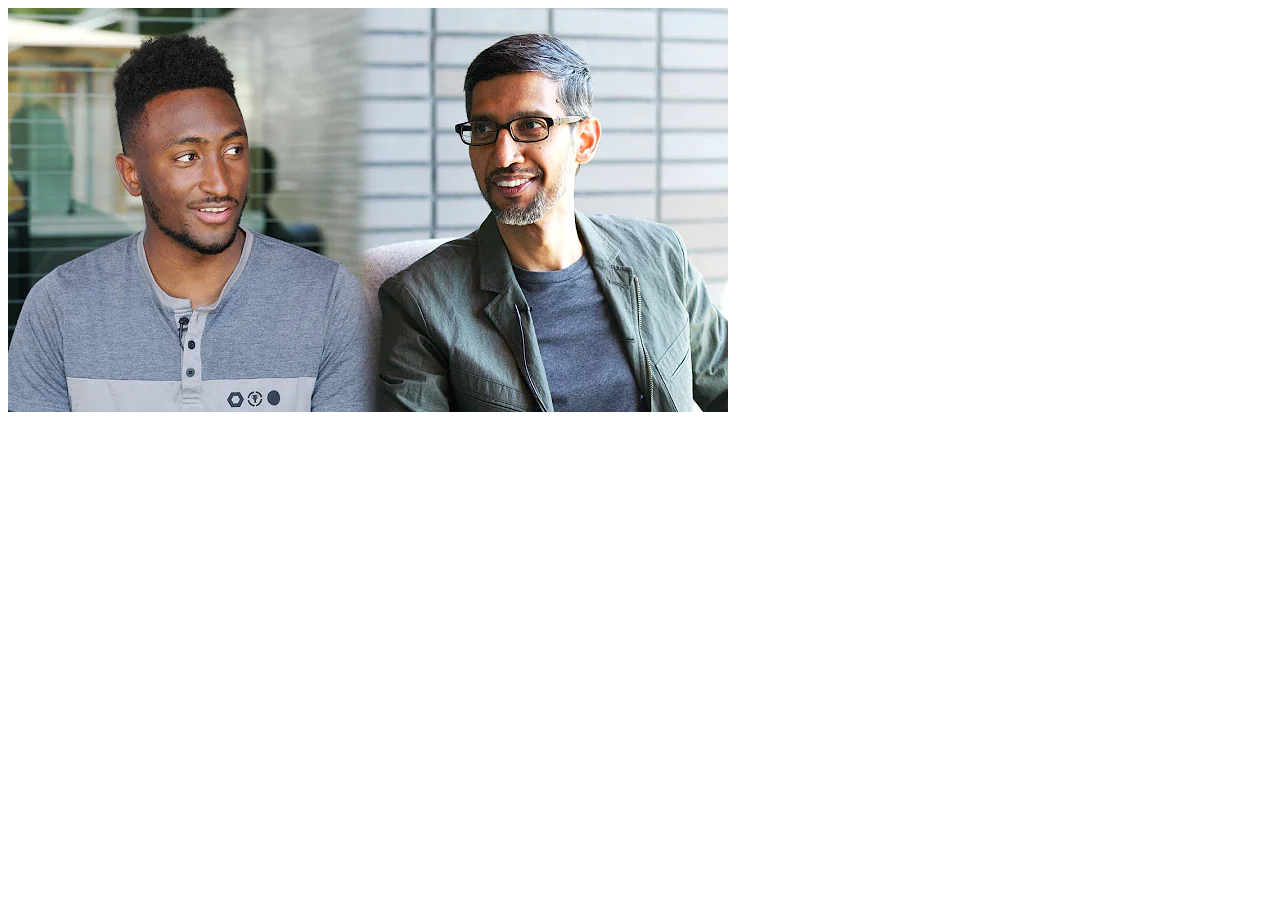
==== index.html @ 0dcf5b05 "added html" ====
<!DOCTYPE html>
<html lang="en">
<head>
    <meta charset="UTF-8">
    <meta name="viewport" content="width=device-width, initial-scale=1.0">
    <title>Youtube</title>
</head>
<body>
    <img src="images/thumbnail-1.webp" alt="thumbnail-1">
</body>
</html>
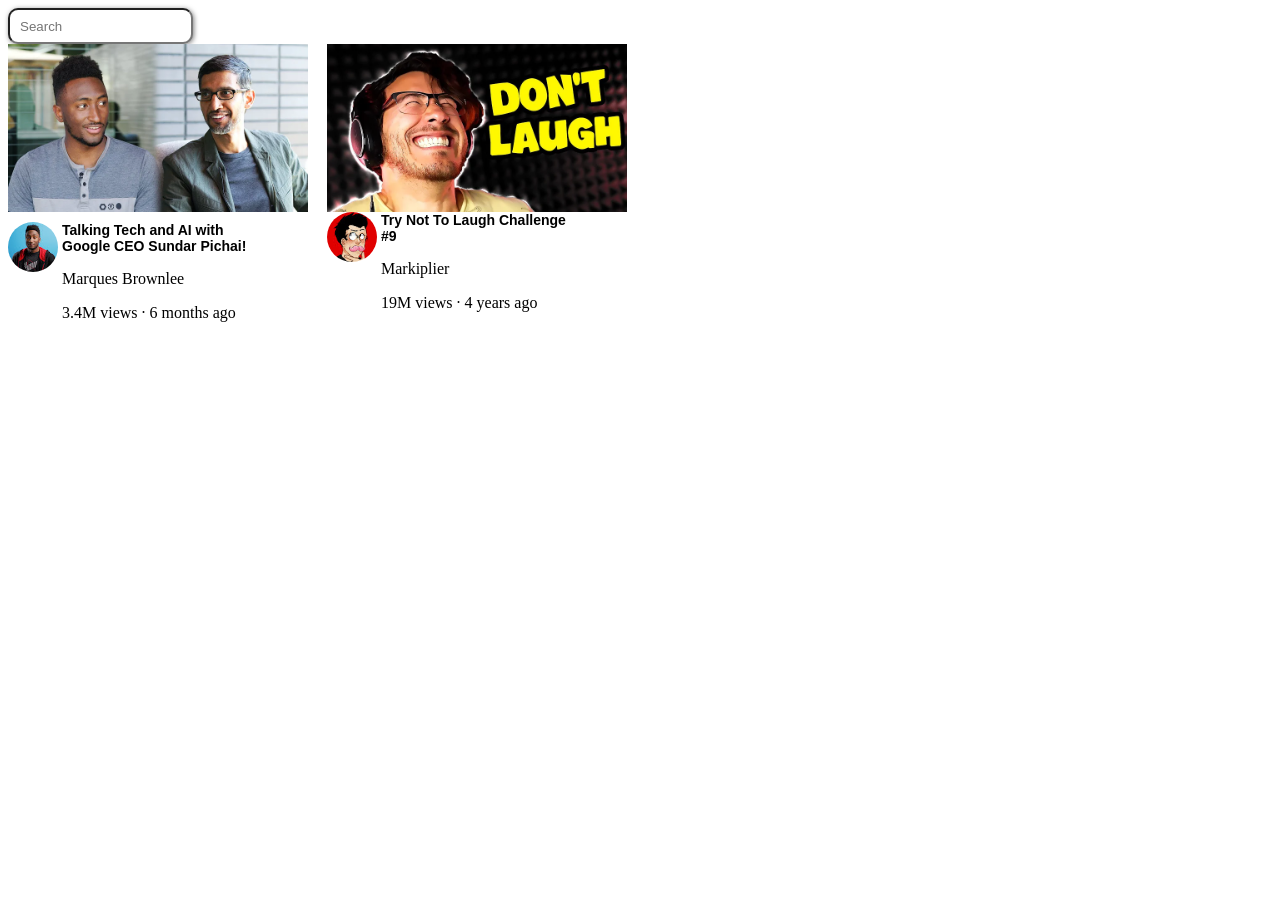
==== commit cd512d99: "added video cards" ====
--- a/index.html
+++ b/index.html
@@ -1,11 +1,52 @@
 <!DOCTYPE html>
 <html lang="en">
+
 <head>
     <meta charset="UTF-8">
     <meta name="viewport" content="width=device-width, initial-scale=1.0">
     <title>Youtube</title>
+    <link rel="stylesheet" href="style.css">
 </head>
+
 <body>
-    <img src="images/thumbnail-1.webp" alt="thumbnail-1">
+    <input id="Search" type="text" placeholder="Search">
+    <div class="video-card">
+        <div class="video-card-thumbnail">
+        <img src="images/thumbnail-1.webp" alt="thumbnail-1" class="thumbnail">
+        </div>
+        <div class="video-card-text">
+            <div class="video-card-channel">
+                <img src="images/channel-1.jpeg" alt="channel-1" class="channel">
+            </div>
+            <div class="video-card-info">
+                <p class="video-title">Talking Tech and AI with Google CEO Sundar Pichai!</p>
+            
+                <p class="channel-name">Marques Brownlee</p>
+            
+                <p class="views-time">3.4M views · 6 months ago</p>
+            </div>
+        </div>
+    </div>
+
+
+    <div class="video-card">
+        <div class="video-card-block">
+            <img src="images/thumbnail-2.webp" alt="thumbnail-1" class="thumbnail">
+        </div>
+        <div class="video-card-block">
+            <div class="video-card-channel">
+                <img src="images/channel-2.jpeg" alt="channel-1" class="channel">
+            </div>
+            <div class="video-card-info">
+
+                <p class="video-title">Try Not To Laugh Challenge #9</p>
+
+                <p class="channel-name">Markiplier</p>
+
+                <p class="views-time">19M views · 4 years ago</p>
+            </div>
+        </div>
+    </div>
 </body>
+
 </html>
--- a/style.css
+++ b/style.css
@@ -0,0 +1,47 @@
+.thumbnail{
+    width: 300px;
+    display: block;
+}
+#Search{
+    font-family: Arial, Helvetica, sans-serif;
+    height: 30px;
+    padding-left: 10px;
+    border-radius: 10px;
+    box-shadow: 1px 1px 5px rgba(0, 0, 0, 0.5);
+    display: block;
+
+}
+.video-title{
+    font-family: Arial, Helvetica, sans-serif;
+    font-weight: bold;
+    font-size: 14px;
+    margin-top: 0px;
+}
+.video-card{
+    width: 300px;
+    display: inline-block;
+    vertical-align: top;
+    margin-right: 15px;
+}
+.channel{
+    border-radius: 50%;
+}
+.video-card-thumbnail{
+    display: block;
+    margin-bottom: 10px;
+}
+.video-card-text{
+    display: block;
+}
+.video-card-channel{
+    display: inline-block;
+    width: 50px;
+    vertical-align: top;
+}
+.video-card-info{
+    display: inline-block;
+    width: 200px;
+}
+.channel{
+    width: 100%;
+}
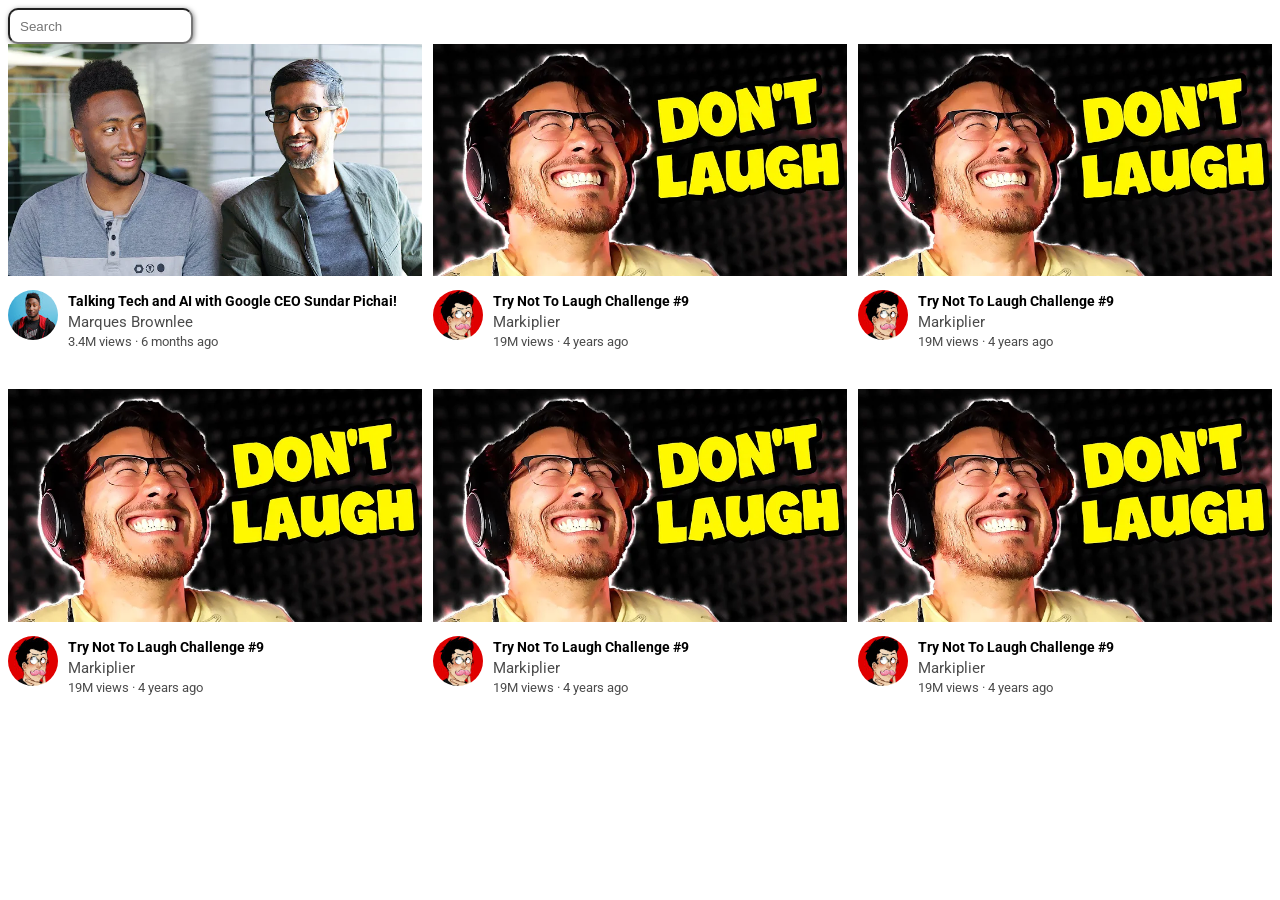
==== commit 4a99a299: "add grid" ====
--- a/index.html
+++ b/index.html
@@ -6,10 +6,14 @@
     <meta name="viewport" content="width=device-width, initial-scale=1.0">
     <title>Youtube</title>
     <link rel="stylesheet" href="style.css">
+    <link rel="preconnect" href="https://fonts.googleapis.com">
+<link rel="preconnect" href="https://fonts.gstatic.com" crossorigin>
+<link href="https://fonts.googleapis.com/css2?family=Poppins:ital,wght@0,100;0,200;0,300;0,400;0,500;0,600;0,700;0,800;0,900;1,100;1,200;1,300;1,400;1,500;1,600;1,700;1,800;1,900&family=Roboto:ital,wght@0,100..900;1,100..900&display=swap" rel="stylesheet">
 </head>
 
 <body>
     <input id="Search" type="text" placeholder="Search">
+    <div class="video-grid">
     <div class="video-card">
         <div class="video-card-thumbnail">
         <img src="images/thumbnail-1.webp" alt="thumbnail-1" class="thumbnail">
@@ -30,22 +34,124 @@
 
 
     <div class="video-card">
-        <div class="video-card-block">
+        <div class="video-card-thumbnail">
             <img src="images/thumbnail-2.webp" alt="thumbnail-1" class="thumbnail">
         </div>
-        <div class="video-card-block">
+        <div class="video-card-text">
             <div class="video-card-channel">
                 <img src="images/channel-2.jpeg" alt="channel-1" class="channel">
             </div>
             <div class="video-card-info">
-
-                <p class="video-title">Try Not To Laugh Challenge #9</p>
-
-                <p class="channel-name">Markiplier</p>
-
-                <p class="views-time">19M views · 4 years ago</p>
+                <div class="video-card-title">
+                    <p class="video-title">Try Not To Laugh Challenge #9</p>
+                </div>
+                <div class="video-card-channel-name">
+                    <p class="channel-name">Markiplier</p>
+                </div>
+                <div class="video-card-view-time">
+                    <p class="views-time">19M views · 4 years ago</p>
+                </div>
             </div>
         </div>
+    </div>
+
+
+
+    <div class="video-card">
+        <div class="video-card-thumbnail">
+            <img src="images/thumbnail-2.webp" alt="thumbnail-1" class="thumbnail">
+        </div>
+        <div class="video-card-text">
+            <div class="video-card-channel">
+                <img src="images/channel-2.jpeg" alt="channel-1" class="channel">
+            </div>
+            <div class="video-card-info">
+                <div class="video-card-title">
+                    <p class="video-title">Try Not To Laugh Challenge #9</p>
+                </div>
+                <div class="video-card-channel-name">
+                    <p class="channel-name">Markiplier</p>
+                </div>
+                <div class="video-card-view-time">
+                    <p class="views-time">19M views · 4 years ago</p>
+                </div>
+            </div>
+        </div>
+    </div>
+
+
+
+    <div class="video-card">
+        <div class="video-card-thumbnail">
+            <img src="images/thumbnail-2.webp" alt="thumbnail-1" class="thumbnail">
+        </div>
+        <div class="video-card-text">
+            <div class="video-card-channel">
+                <img src="images/channel-2.jpeg" alt="channel-1" class="channel">
+            </div>
+            <div class="video-card-info">
+                <div class="video-card-title">
+                    <p class="video-title">Try Not To Laugh Challenge #9</p>
+                </div>
+                <div class="video-card-channel-name">
+                    <p class="channel-name">Markiplier</p>
+                </div>
+                <div class="video-card-view-time">
+                    <p class="views-time">19M views · 4 years ago</p>
+                </div>
+            </div>
+        </div>
+    </div>
+
+
+
+
+    <div class="video-card">
+        <div class="video-card-thumbnail">
+            <img src="images/thumbnail-2.webp" alt="thumbnail-1" class="thumbnail">
+        </div>
+        <div class="video-card-text">
+            <div class="video-card-channel">
+                <img src="images/channel-2.jpeg" alt="channel-1" class="channel">
+            </div>
+            <div class="video-card-info">
+                <div class="video-card-title">
+                    <p class="video-title">Try Not To Laugh Challenge #9</p>
+                </div>
+                <div class="video-card-channel-name">
+                    <p class="channel-name">Markiplier</p>
+                </div>
+                <div class="video-card-view-time">
+                    <p class="views-time">19M views · 4 years ago</p>
+                </div>
+            </div>
+        </div>
+    </div>
+
+
+
+
+    <div class="video-card">
+        <div class="video-card-thumbnail">
+            <img src="images/thumbnail-2.webp" alt="thumbnail-1" class="thumbnail">
+        </div>
+        <div class="video-card-text">
+            <div class="video-card-channel">
+                <img src="images/channel-2.jpeg" alt="channel-1" class="channel">
+            </div>
+            <div class="video-card-info">
+                <div class="video-card-title">
+                    <p class="video-title">Try Not To Laugh Challenge #9</p>
+                </div>
+                <div class="video-card-channel-name">
+                    <p class="channel-name">Markiplier</p>
+                </div>
+                <div class="video-card-view-time">
+                    <p class="views-time">19M views · 4 years ago</p>
+                </div>
+            </div>
+        </div>
+    </div>
     </div>
 </body>
 
--- a/style.css
+++ b/style.css
@@ -1,6 +1,10 @@
+p{
+    font-family: Roboto, Arial;
+    margin-top: 0px;
+    margin-bottom: 0px;
+}
 .thumbnail{
-    width: 300px;
-    display: block;
+    width: 100%;
 }
 #Search{
     font-family: Arial, Helvetica, sans-serif;
@@ -12,16 +16,10 @@
 
 }
 .video-title{
-    font-family: Arial, Helvetica, sans-serif;
-    font-weight: bold;
+    font-weight: 700;
     font-size: 14px;
     margin-top: 0px;
-}
-.video-card{
-    width: 300px;
-    display: inline-block;
-    vertical-align: top;
-    margin-right: 15px;
+    line-height: 23px;
 }
 .channel{
     border-radius: 50%;
@@ -31,17 +29,31 @@
     margin-bottom: 10px;
 }
 .video-card-text{
-    display: block;
+    display: grid;
+    grid-template-columns: 50px 1fr;
 }
 .video-card-channel{
-    display: inline-block;
-    width: 50px;
-    vertical-align: top;
+
 }
 .video-card-info{
-    display: inline-block;
-    width: 200px;
+    margin-left: 10px;
 }
 .channel{
     width: 100%;
+}
+.channel-name{
+    margin-bottom: 3px;
+    opacity: 0.7;
+    font-size: 15px;
+}
+.views-time{
+    margin-top: 0px;
+    opacity: 0.7;
+    font-size: 13px;
+}
+.video-grid{
+    display: grid;
+    grid-template-columns: 1fr 1fr 1fr;
+    column-gap: 11px;
+    row-gap: 40px;
 }
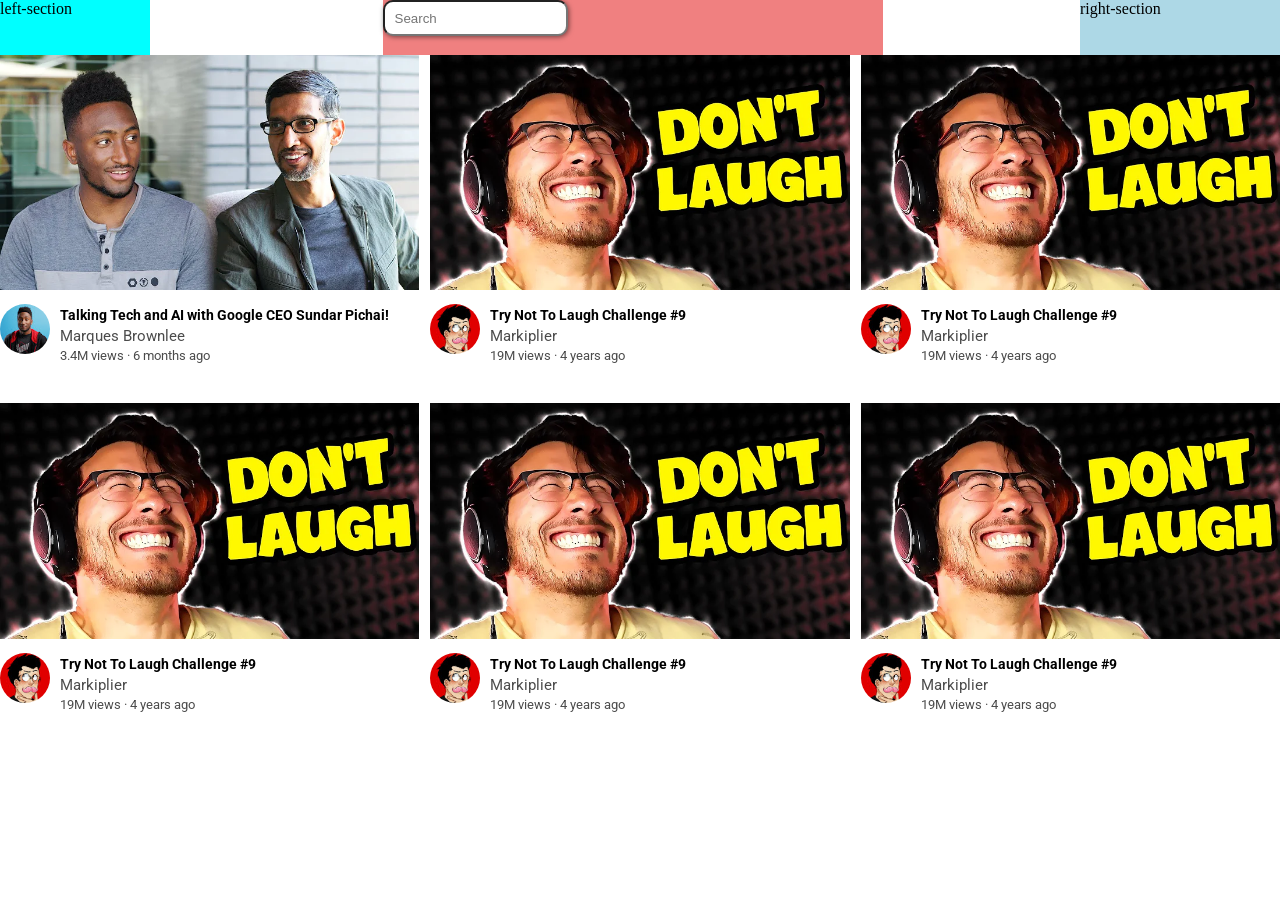
==== commit 6d597151: "header added" ====
--- a/index.html
+++ b/index.html
@@ -9,10 +9,18 @@
     <link rel="preconnect" href="https://fonts.googleapis.com">
 <link rel="preconnect" href="https://fonts.gstatic.com" crossorigin>
 <link href="https://fonts.googleapis.com/css2?family=Poppins:ital,wght@0,100;0,200;0,300;0,400;0,500;0,600;0,700;0,800;0,900;1,100;1,200;1,300;1,400;1,500;1,600;1,700;1,800;1,900&family=Roboto:ital,wght@0,100..900;1,100..900&display=swap" rel="stylesheet">
+<link rel="stylesheet" href="header.css">
 </head>
 
 <body>
-    <input id="Search" type="text" placeholder="Search">
+    <div class="header">
+        <div class="left-section">left-section</div>
+        <div class="middle-section">
+            <input id="Search" type="text" placeholder="Search">
+        </div>
+        <div class="right-section">right-section</div>
+    </div>
+    
     <div class="video-grid">
     <div class="video-card">
         <div class="video-card-thumbnail">
--- a/style.css
+++ b/style.css
@@ -1,3 +1,6 @@
+body{
+    margin: 0;
+}
 p{
     font-family: Roboto, Arial;
     margin-top: 0px;
--- a/header.css
+++ b/header.css
@@ -0,0 +1,22 @@
+.header{
+    height: 55px;
+    display: flex;
+    flex-direction: row;
+    justify-content: space-between;
+}
+.left-section{
+    background-color: aqua;
+    width: 150px;
+    
+}
+.middle-section{
+    background-color: lightcoral;
+    flex: 1;
+    margin-left: 70px;
+    margin-right: 35px;
+    max-width: 500px;
+}
+.right-section{
+    background-color: lightblue;
+    width: 200px;
+}
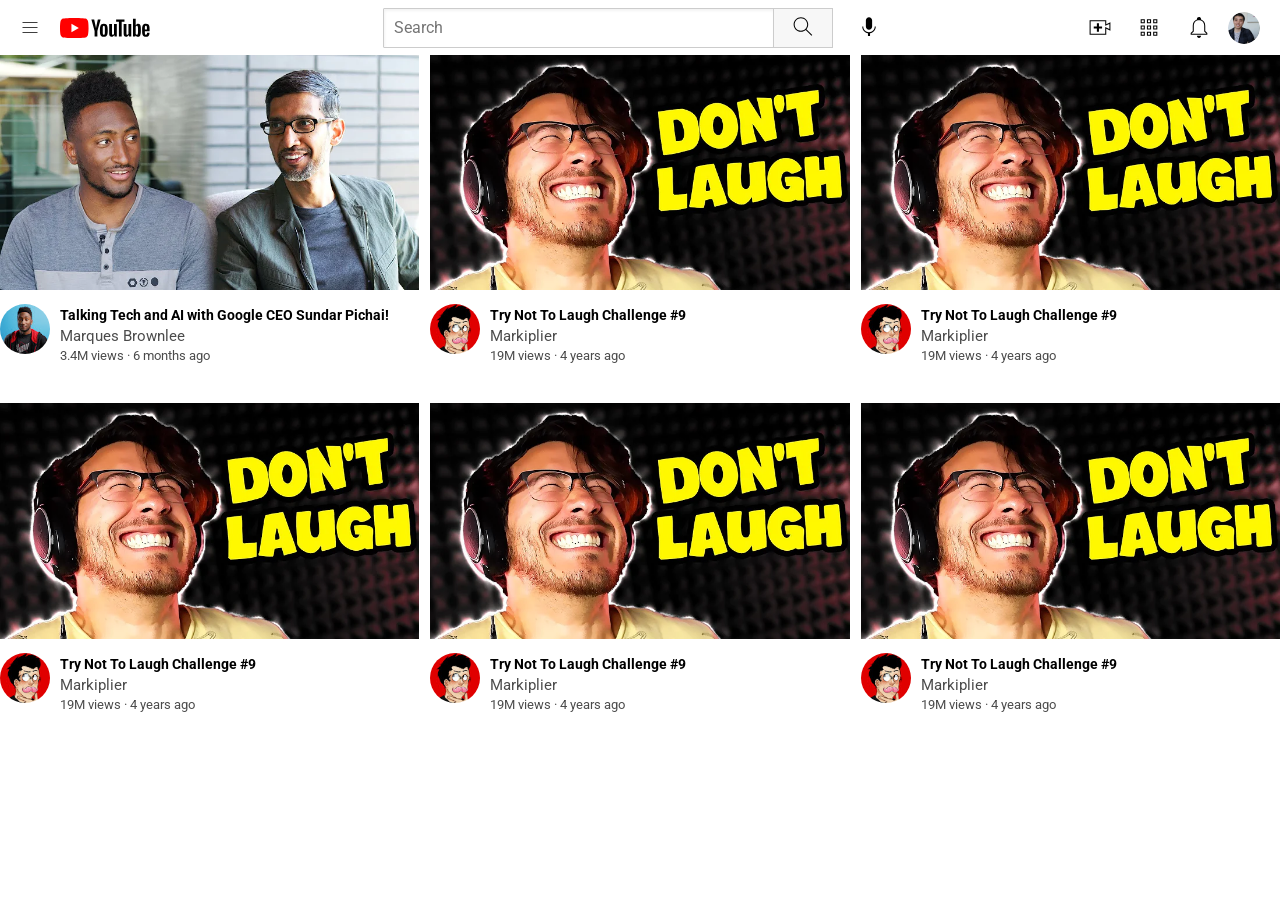
==== commit fcca1b50: "completed header" ====
--- a/index.html
+++ b/index.html
@@ -14,11 +14,21 @@
 
 <body>
     <div class="header">
-        <div class="left-section">left-section</div>
+        <div class="left-section">
+            <img class="hamburger" src="images/header/hamburger-menu.svg" alt="image">
+            <img class="youtube-logo" src="images/header/youtube-logo.svg" alt="youtube-logo">
+        </div>
         <div class="middle-section">
             <input id="Search" type="text" placeholder="Search">
+            <button id="search-icon"><img id="search-image" src="images/header/search.svg" alt="image"></button>
+            <button id="mic"><img src="images/header/voice-search-icon.svg" alt="" id="mic-icon"></button>
         </div>
-        <div class="right-section">right-section</div>
+        <div class="right-section">
+            <img id="upload" src="images/header/upload.svg" alt="">
+            <img id="apps" src="images/header/youtube-apps.svg" alt="">
+            <img id="notification" src="images/header/notifications.svg" alt="">
+            <img id="my-channel" src="images/header/my-channel.jpeg" alt="">
+        </div>
     </div>
     
     <div class="video-grid">
--- a/style.css
+++ b/style.css
@@ -8,15 +8,6 @@
 }
 .thumbnail{
     width: 100%;
-}
-#Search{
-    font-family: Arial, Helvetica, sans-serif;
-    height: 30px;
-    padding-left: 10px;
-    border-radius: 10px;
-    box-shadow: 1px 1px 5px rgba(0, 0, 0, 0.5);
-    display: block;
-
 }
 .video-title{
     font-weight: 700;
--- a/header.css
+++ b/header.css
@@ -5,18 +5,87 @@
     justify-content: space-between;
 }
 .left-section{
-    background-color: aqua;
-    width: 150px;
-    
+    display: flex;
+    align-items: center;
 }
 .middle-section{
-    background-color: lightcoral;
     flex: 1;
     margin-left: 70px;
     margin-right: 35px;
     max-width: 500px;
+    display: flex;
+    align-items: center;
 }
 .right-section{
-    background-color: lightblue;
-    width: 200px;
+    width: 180px;
+    margin-right: 20px;
+    display: flex;
+    align-items: center;
+    justify-content: space-between;
+    flex-shrink: 0;
+}
+.hamburger{
+    height: 20px;
+    margin-left: 20px;
+}
+.youtube-logo{
+    height: 20px;
+    margin-left: 20px;
+    height: 20px;
+}
+#Search{
+    height:20px;
+    width: 60px;
+    flex: 1;
+    height: 36px;
+    padding-left: 10px;
+    font-size: 16px;
+    border: 1px solid  rgb(204, 204, 204);;
+    border-radius: 1px;
+    box-shadow: inset 1px 2px 3px rgba(0, 0, 0, 0.05);
+}
+#Search::placeholder{
+    font-family: Roboto,arial;
+    font-size: 16px;
+}
+#mic{
+    height: 40px;
+    width: 40px;
+    margin-top: 1px;
+    background-color: transparent;
+    border: none;
+}
+#mic-icon{
+    height: 25px;
+    width: 40px;
+}
+#search-icon{
+    height: 40px;
+    width: 60px;
+    margin-top: 1px;
+    background-color: rgb(247, 247, 247);
+    border: 1px solid  rgb(204, 204, 204);
+    margin-left: -1px;
+    margin-right: 10px;
+}
+
+#search-image{
+    height: 25px;
+    width: 40px;
+}
+#upload{
+    height: 25px;
+    width: 40px;
+}
+#apps{
+     height: 25px;
+    width: 40px;
+}
+#notification{
+     height: 25px;
+    width: 40px;
+}
+#my-channel{
+    height: 32px;
+    border-radius: 50%;
 }
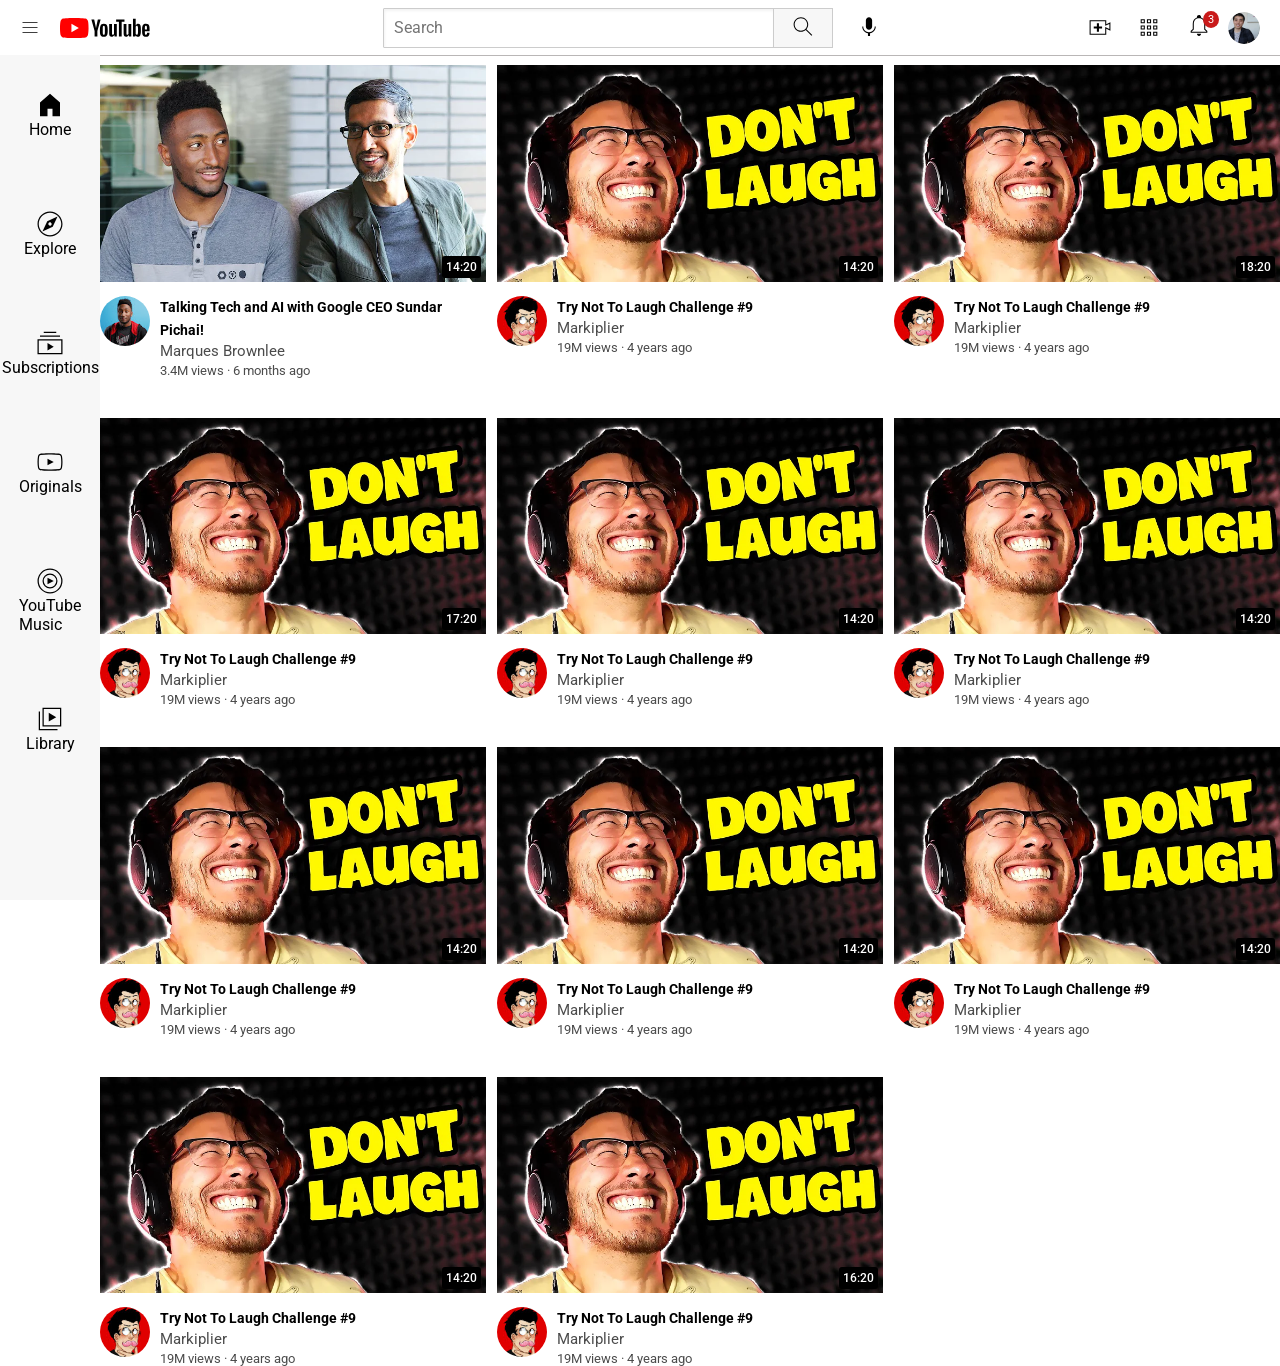
==== commit 7fea6fe5: "sidebar added" ====
--- a/index.html
+++ b/index.html
@@ -7,9 +7,12 @@
     <title>Youtube</title>
     <link rel="stylesheet" href="style.css">
     <link rel="preconnect" href="https://fonts.googleapis.com">
-<link rel="preconnect" href="https://fonts.gstatic.com" crossorigin>
-<link href="https://fonts.googleapis.com/css2?family=Poppins:ital,wght@0,100;0,200;0,300;0,400;0,500;0,600;0,700;0,800;0,900;1,100;1,200;1,300;1,400;1,500;1,600;1,700;1,800;1,900&family=Roboto:ital,wght@0,100..900;1,100..900&display=swap" rel="stylesheet">
-<link rel="stylesheet" href="header.css">
+    <link rel="preconnect" href="https://fonts.gstatic.com" crossorigin>
+    <link
+        href="https://fonts.googleapis.com/css2?family=Poppins:ital,wght@0,100;0,200;0,300;0,400;0,500;0,600;0,700;0,800;0,900;1,100;1,200;1,300;1,400;1,500;1,600;1,700;1,800;1,900&family=Roboto:ital,wght@0,100..900;1,100..900&display=swap"
+        rel="stylesheet">
+    <link rel="stylesheet" href="header.css">
+    <link rel="stylesheet" href="sidebar.css">
 </head>
 
 <body>
@@ -26,150 +29,326 @@
         <div class="right-section">
             <img id="upload" src="images/header/upload.svg" alt="">
             <img id="apps" src="images/header/youtube-apps.svg" alt="">
-            <img id="notification" src="images/header/notifications.svg" alt="">
+            <div class="notification-relative"><img id="notification" src="images/header/notifications.svg" alt="">
+                <div class="notification-count">
+                    3
+                </div>
+            </div>
             <img id="my-channel" src="images/header/my-channel.jpeg" alt="">
         </div>
     </div>
-    
+
+
+    <div class="side-bar">
+        <div class="sidebar-link">
+            <img src="images/sidebar/home.svg" alt="">
+            <p class="sidebar-names">Home</p>
+        </div>
+        <div class="sidebar-link">
+            <img src="images/sidebar/explore.svg" alt="">
+            <p class="sidebar-names">Explore</p>
+        </div>
+        <div class="sidebar-link">
+            <img src="images/sidebar/subscriptions.svg" alt="">
+            <p class="sidebar-names">Subscriptions</p>
+        </div>
+        <div class="sidebar-link">
+            <img src="images/sidebar/originals.svg" alt="">
+            <p class="sidebar-names">Originals</p>
+        </div>
+        <div class="sidebar-link">
+            <img src="images/sidebar/youtube-music.svg" alt="">
+            <p class="sidebar-names">YouTube Music</p>
+        </div>
+        <div class="sidebar-link">
+            <img src="images/sidebar/library.svg" alt="">
+            <p class="sidebar-names">Library</p>
+        </div>
+    </div>
+
     <div class="video-grid">
-    <div class="video-card">
-        <div class="video-card-thumbnail">
-        <img src="images/thumbnail-1.webp" alt="thumbnail-1" class="thumbnail">
-        </div>
-        <div class="video-card-text">
-            <div class="video-card-channel">
-                <img src="images/channel-1.jpeg" alt="channel-1" class="channel">
-            </div>
-            <div class="video-card-info">
-                <p class="video-title">Talking Tech and AI with Google CEO Sundar Pichai!</p>
-            
-                <p class="channel-name">Marques Brownlee</p>
-            
-                <p class="views-time">3.4M views · 6 months ago</p>
-            </div>
-        </div>
-    </div>
-
-
-    <div class="video-card">
-        <div class="video-card-thumbnail">
-            <img src="images/thumbnail-2.webp" alt="thumbnail-1" class="thumbnail">
-        </div>
-        <div class="video-card-text">
-            <div class="video-card-channel">
-                <img src="images/channel-2.jpeg" alt="channel-1" class="channel">
-            </div>
-            <div class="video-card-info">
-                <div class="video-card-title">
-                    <p class="video-title">Try Not To Laugh Challenge #9</p>
-                </div>
-                <div class="video-card-channel-name">
-                    <p class="channel-name">Markiplier</p>
-                </div>
-                <div class="video-card-view-time">
-                    <p class="views-time">19M views · 4 years ago</p>
-                </div>
-            </div>
-        </div>
-    </div>
-
-
-
-    <div class="video-card">
-        <div class="video-card-thumbnail">
-            <img src="images/thumbnail-2.webp" alt="thumbnail-1" class="thumbnail">
-        </div>
-        <div class="video-card-text">
-            <div class="video-card-channel">
-                <img src="images/channel-2.jpeg" alt="channel-1" class="channel">
-            </div>
-            <div class="video-card-info">
-                <div class="video-card-title">
-                    <p class="video-title">Try Not To Laugh Challenge #9</p>
-                </div>
-                <div class="video-card-channel-name">
-                    <p class="channel-name">Markiplier</p>
-                </div>
-                <div class="video-card-view-time">
-                    <p class="views-time">19M views · 4 years ago</p>
-                </div>
-            </div>
-        </div>
-    </div>
-
-
-
-    <div class="video-card">
-        <div class="video-card-thumbnail">
-            <img src="images/thumbnail-2.webp" alt="thumbnail-1" class="thumbnail">
-        </div>
-        <div class="video-card-text">
-            <div class="video-card-channel">
-                <img src="images/channel-2.jpeg" alt="channel-1" class="channel">
-            </div>
-            <div class="video-card-info">
-                <div class="video-card-title">
-                    <p class="video-title">Try Not To Laugh Challenge #9</p>
-                </div>
-                <div class="video-card-channel-name">
-                    <p class="channel-name">Markiplier</p>
-                </div>
-                <div class="video-card-view-time">
-                    <p class="views-time">19M views · 4 years ago</p>
-                </div>
-            </div>
-        </div>
-    </div>
-
-
-
-
-    <div class="video-card">
-        <div class="video-card-thumbnail">
-            <img src="images/thumbnail-2.webp" alt="thumbnail-1" class="thumbnail">
-        </div>
-        <div class="video-card-text">
-            <div class="video-card-channel">
-                <img src="images/channel-2.jpeg" alt="channel-1" class="channel">
-            </div>
-            <div class="video-card-info">
-                <div class="video-card-title">
-                    <p class="video-title">Try Not To Laugh Challenge #9</p>
-                </div>
-                <div class="video-card-channel-name">
-                    <p class="channel-name">Markiplier</p>
-                </div>
-                <div class="video-card-view-time">
-                    <p class="views-time">19M views · 4 years ago</p>
-                </div>
-            </div>
-        </div>
-    </div>
-
-
-
-
-    <div class="video-card">
-        <div class="video-card-thumbnail">
-            <img src="images/thumbnail-2.webp" alt="thumbnail-1" class="thumbnail">
-        </div>
-        <div class="video-card-text">
-            <div class="video-card-channel">
-                <img src="images/channel-2.jpeg" alt="channel-1" class="channel">
-            </div>
-            <div class="video-card-info">
-                <div class="video-card-title">
-                    <p class="video-title">Try Not To Laugh Challenge #9</p>
-                </div>
-                <div class="video-card-channel-name">
-                    <p class="channel-name">Markiplier</p>
-                </div>
-                <div class="video-card-view-time">
-                    <p class="views-time">19M views · 4 years ago</p>
-                </div>
-            </div>
-        </div>
-    </div>
+        <div class="video-card">
+            <div class="video-card-thumbnail">
+                <img src="images/thumbnail-1.webp" alt="thumbnail-1" class="thumbnail">
+                <div class="video-time">14:20</div>
+            </div>
+            <div class="video-card-text">
+                <div class="video-card-channel">
+                    <img src="images/channel-1.jpeg" alt="channel-1" class="channel">
+                </div>
+                <div class="video-card-info">
+                    <p class="video-title">Talking Tech and AI with Google CEO Sundar Pichai!</p>
+
+                    <p class="channel-name">Marques Brownlee</p>
+
+                    <p class="views-time">3.4M views · 6 months ago</p>
+                </div>
+            </div>
+        </div>
+
+
+        <div class="video-card">
+            <div class="video-card-thumbnail">
+                <img src="images/thumbnail-2.webp" alt="thumbnail-1" class="thumbnail">
+                <div class="video-time">14:20</div>
+            </div>
+            <div class="video-card-text">
+                <div class="video-card-channel">
+                    <img src="images/channel-2.jpeg" alt="channel-1" class="channel">
+                </div>
+                <div class="video-card-info">
+                    <div class="video-card-title">
+                        <p class="video-title">Try Not To Laugh Challenge #9</p>
+                    </div>
+                    <div class="video-card-channel-name">
+                        <p class="channel-name">Markiplier</p>
+                    </div>
+                    <div class="video-card-view-time">
+                        <p class="views-time">19M views · 4 years ago</p>
+                    </div>
+                </div>
+            </div>
+        </div>
+
+
+
+        <div class="video-card">
+            <div class="video-card-thumbnail">
+                <img src="images/thumbnail-2.webp" alt="thumbnail-1" class="thumbnail">
+                <div class="video-time">18:20</div>
+            </div>
+            <div class="video-card-text">
+                <div class="video-card-channel">
+                    <img src="images/channel-2.jpeg" alt="channel-1" class="channel">
+                </div>
+                <div class="video-card-info">
+                    <div class="video-card-title">
+                        <p class="video-title">Try Not To Laugh Challenge #9</p>
+                    </div>
+                    <div class="video-card-channel-name">
+                        <p class="channel-name">Markiplier</p>
+                    </div>
+                    <div class="video-card-view-time">
+                        <p class="views-time">19M views · 4 years ago</p>
+                    </div>
+                </div>
+            </div>
+        </div>
+
+
+
+        <div class="video-card">
+            <div class="video-card-thumbnail">
+                <img src="images/thumbnail-2.webp" alt="thumbnail-1" class="thumbnail">
+                <div class="video-time">17:20</div>
+            </div>
+            <div class="video-card-text">
+                <div class="video-card-channel">
+                    <img src="images/channel-2.jpeg" alt="channel-1" class="channel">
+                </div>
+                <div class="video-card-info">
+                    <div class="video-card-title">
+                        <p class="video-title">Try Not To Laugh Challenge #9</p>
+                    </div>
+                    <div class="video-card-channel-name">
+                        <p class="channel-name">Markiplier</p>
+                    </div>
+                    <div class="video-card-view-time">
+                        <p class="views-time">19M views · 4 years ago</p>
+                    </div>
+                </div>
+            </div>
+        </div>
+
+
+
+
+        <div class="video-card">
+            <div class="video-card-thumbnail">
+                <img src="images/thumbnail-2.webp" alt="thumbnail-1" class="thumbnail">
+                <div class="video-time">14:20</div>
+            </div>
+            <div class="video-card-text">
+                <div class="video-card-channel">
+                    <img src="images/channel-2.jpeg" alt="channel-1" class="channel">
+                </div>
+                <div class="video-card-info">
+                    <div class="video-card-title">
+                        <p class="video-title">Try Not To Laugh Challenge #9</p>
+                    </div>
+                    <div class="video-card-channel-name">
+                        <p class="channel-name">Markiplier</p>
+                    </div>
+                    <div class="video-card-view-time">
+                        <p class="views-time">19M views · 4 years ago</p>
+                    </div>
+                </div>
+            </div>
+        </div>
+
+
+        <div class="video-card">
+            <div class="video-card-thumbnail">
+                <img src="images/thumbnail-2.webp" alt="thumbnail-1" class="thumbnail">
+                <div class="video-time">14:20</div>
+            </div>
+            <div class="video-card-text">
+                <div class="video-card-channel">
+                    <img src="images/channel-2.jpeg" alt="channel-1" class="channel">
+                </div>
+                <div class="video-card-info">
+                    <div class="video-card-title">
+                        <p class="video-title">Try Not To Laugh Challenge #9</p>
+                    </div>
+                    <div class="video-card-channel-name">
+                        <p class="channel-name">Markiplier</p>
+                    </div>
+                    <div class="video-card-view-time">
+                        <p class="views-time">19M views · 4 years ago</p>
+                    </div>
+                </div>
+            </div>
+        </div>
+
+
+
+
+        <div class="video-card">
+            <div class="video-card-thumbnail">
+                <img src="images/thumbnail-2.webp" alt="thumbnail-1" class="thumbnail">
+                <div class="video-time">14:20</div>
+            </div>
+            <div class="video-card-text">
+                <div class="video-card-channel">
+                    <img src="images/channel-2.jpeg" alt="channel-1" class="channel">
+                </div>
+                <div class="video-card-info">
+                    <div class="video-card-title">
+                        <p class="video-title">Try Not To Laugh Challenge #9</p>
+                    </div>
+                    <div class="video-card-channel-name">
+                        <p class="channel-name">Markiplier</p>
+                    </div>
+                    <div class="video-card-view-time">
+                        <p class="views-time">19M views · 4 years ago</p>
+                    </div>
+                </div>
+            </div>
+        </div>
+
+
+
+
+
+        <div class="video-card">
+            <div class="video-card-thumbnail">
+                <img src="images/thumbnail-2.webp" alt="thumbnail-1" class="thumbnail">
+                <div class="video-time">14:20</div>
+            </div>
+            <div class="video-card-text">
+                <div class="video-card-channel">
+                    <img src="images/channel-2.jpeg" alt="channel-1" class="channel">
+                </div>
+                <div class="video-card-info">
+                    <div class="video-card-title">
+                        <p class="video-title">Try Not To Laugh Challenge #9</p>
+                    </div>
+                    <div class="video-card-channel-name">
+                        <p class="channel-name">Markiplier</p>
+                    </div>
+                    <div class="video-card-view-time">
+                        <p class="views-time">19M views · 4 years ago</p>
+                    </div>
+                </div>
+            </div>
+        </div>
+
+
+
+
+
+
+
+
+
+        <div class="video-card">
+            <div class="video-card-thumbnail">
+                <img src="images/thumbnail-2.webp" alt="thumbnail-1" class="thumbnail">
+                <div class="video-time">14:20</div>
+            </div>
+            <div class="video-card-text">
+                <div class="video-card-channel">
+                    <img src="images/channel-2.jpeg" alt="channel-1" class="channel">
+                </div>
+                <div class="video-card-info">
+                    <div class="video-card-title">
+                        <p class="video-title">Try Not To Laugh Challenge #9</p>
+                    </div>
+                    <div class="video-card-channel-name">
+                        <p class="channel-name">Markiplier</p>
+                    </div>
+                    <div class="video-card-view-time">
+                        <p class="views-time">19M views · 4 years ago</p>
+                    </div>
+                </div>
+            </div>
+        </div>
+
+
+
+
+
+
+
+
+        <div class="video-card">
+            <div class="video-card-thumbnail">
+                <img src="images/thumbnail-2.webp" alt="thumbnail-1" class="thumbnail">
+                <div class="video-time">14:20</div>
+            </div>
+            <div class="video-card-text">
+                <div class="video-card-channel">
+                    <img src="images/channel-2.jpeg" alt="channel-1" class="channel">
+                </div>
+                <div class="video-card-info">
+                    <div class="video-card-title">
+                        <p class="video-title">Try Not To Laugh Challenge #9</p>
+                    </div>
+                    <div class="video-card-channel-name">
+                        <p class="channel-name">Markiplier</p>
+                    </div>
+                    <div class="video-card-view-time">
+                        <p class="views-time">19M views · 4 years ago</p>
+                    </div>
+                </div>
+            </div>
+        </div>
+
+
+
+
+        <div class="video-card">
+            <div class="video-card-thumbnail">
+                <img src="images/thumbnail-2.webp" alt="thumbnail-1" class="thumbnail">
+                <div class="video-time">16:20</div>
+            </div>
+            <div class="video-card-text">
+                <div class="video-card-channel">
+                    <img src="images/channel-2.jpeg" alt="channel-1" class="channel">
+                </div>
+                <div class="video-card-info">
+                    <div class="video-card-title">
+                        <p class="video-title">Try Not To Laugh Challenge #9</p>
+                    </div>
+                    <div class="video-card-channel-name">
+                        <p class="channel-name">Markiplier</p>
+                    </div>
+                    <div class="video-card-view-time">
+                        <p class="views-time">19M views · 4 years ago</p>
+                    </div>
+                </div>
+            </div>
+        </div>
     </div>
 </body>
 
--- a/style.css
+++ b/style.css
@@ -1,5 +1,7 @@
 body{
     margin: 0;
+    padding-top: 65px;
+    padding-left: 100px;
 }
 p{
     font-family: Roboto, Arial;
@@ -21,6 +23,7 @@
 .video-card-thumbnail{
     display: block;
     margin-bottom: 10px;
+    position: relative;
 }
 .video-card-text{
     display: grid;
@@ -50,4 +53,17 @@
     grid-template-columns: 1fr 1fr 1fr;
     column-gap: 11px;
     row-gap: 40px;
+}
+.video-time{
+    background-color: black;
+    color: white;
+    position: absolute;
+    bottom: 8px;
+    right: 5px;
+    font-family: Roboto,arial;
+    font-size: 12px;
+    font-weight: 500;
+    border-radius: 3px;
+    padding: 4px 4px 4px 4px; 
+    /* top right bottom left */
 }
--- a/header.css
+++ b/header.css
@@ -3,6 +3,13 @@
     display: flex;
     flex-direction: row;
     justify-content: space-between;
+    position: fixed;
+    top: 0;
+    left: 0;
+    right: 0;
+    background-color: white;
+    border-bottom: 1px solid rgb(185, 182, 182);
+    z-index: 100;
 }
 .left-section{
     display: flex;
@@ -88,4 +95,18 @@
 #my-channel{
     height: 32px;
     border-radius: 50%;
+}
+.notification-relative{
+    position: relative;
+}
+.notification-count{
+    position: absolute;
+    top:-2px;
+    right: 0;
+    background-color: rgb(201, 26, 26);
+    color: white;
+    font-family: Roboto,Arial, Helvetica, sans-serif;
+    font-size: 11px;
+    padding: 2px 5px 2px 5px;
+    border-radius: 50%;
 }
--- a/sidebar.css
+++ b/sidebar.css
@@ -0,0 +1,22 @@
+.side-bar{
+    position: fixed;
+    background-color: rgb(247, 247, 247);
+    left: 0;
+    bottom: 0;
+    width: 100px;
+    top: 55px;
+    z-index: 100;
+}
+.sidebar-link{
+    padding: 35px;
+    display: flex;
+    justify-content: center;
+    align-items: center;
+    flex-direction: column;
+}
+.sidebar-link:hover{
+    background-color: rgba(128, 128, 128, 0.1);
+}
+.sidebar-names{
+    font-family: Roboto,arial;
+}
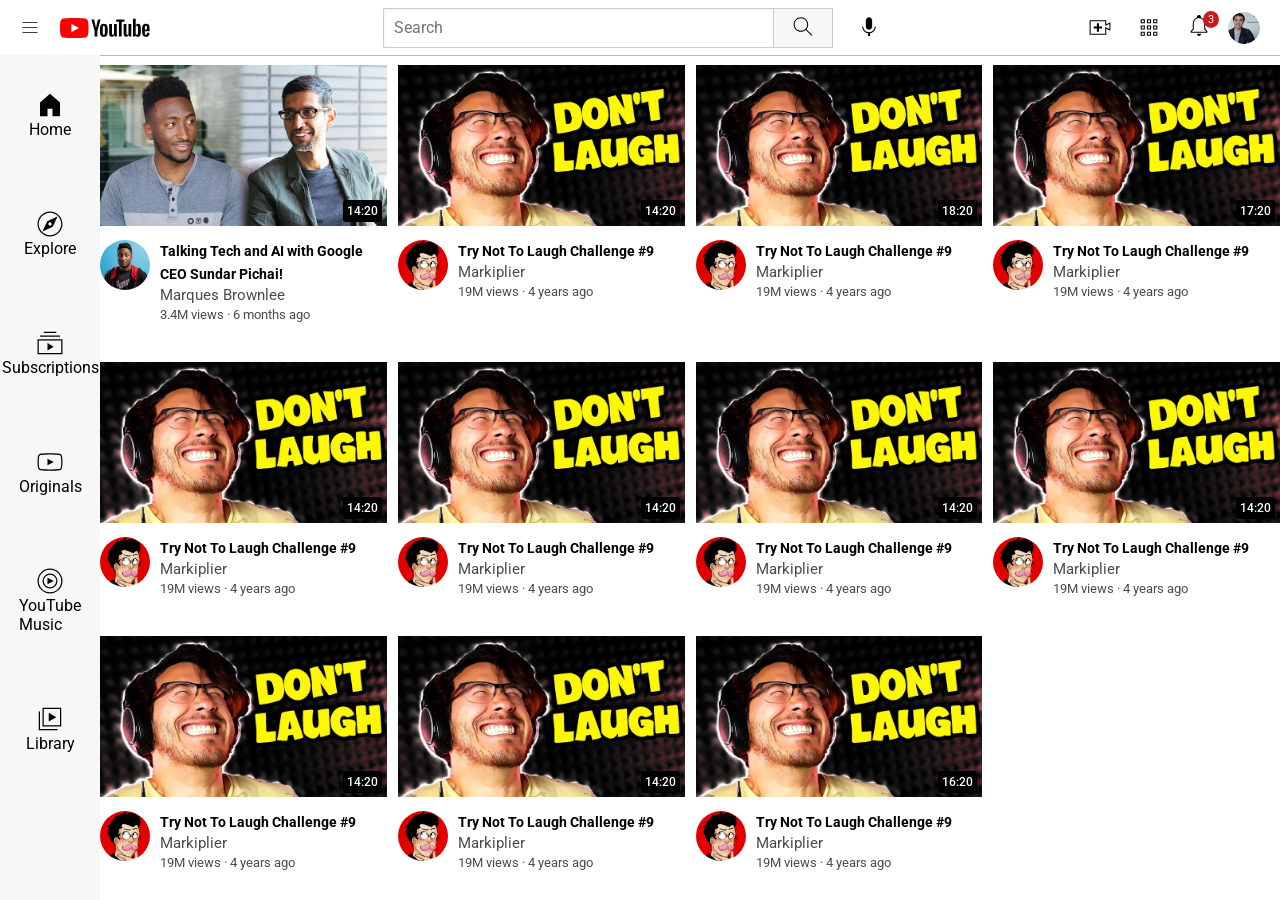
==== commit 091b799a: "added media query" ====
--- a/index.html
+++ b/index.html
@@ -16,7 +16,7 @@
 </head>
 
 <body>
-    <div class="header">
+    <header class="header">
         <div class="left-section">
             <img class="hamburger" src="images/header/hamburger-menu.svg" alt="image">
             <img class="youtube-logo" src="images/header/youtube-logo.svg" alt="youtube-logo">
@@ -36,10 +36,10 @@
             </div>
             <img id="my-channel" src="images/header/my-channel.jpeg" alt="">
         </div>
-    </div>
-
-
-    <div class="side-bar">
+    </header>
+
+
+    <nav class="side-bar">
         <div class="sidebar-link">
             <img src="images/sidebar/home.svg" alt="">
             <p class="sidebar-names">Home</p>
@@ -64,292 +64,293 @@
             <img src="images/sidebar/library.svg" alt="">
             <p class="sidebar-names">Library</p>
         </div>
-    </div>
-
-    <div class="video-grid">
-        <div class="video-card">
-            <div class="video-card-thumbnail">
-                <img src="images/thumbnail-1.webp" alt="thumbnail-1" class="thumbnail">
-                <div class="video-time">14:20</div>
-            </div>
-            <div class="video-card-text">
-                <div class="video-card-channel">
-                    <img src="images/channel-1.jpeg" alt="channel-1" class="channel">
-                </div>
-                <div class="video-card-info">
-                    <p class="video-title">Talking Tech and AI with Google CEO Sundar Pichai!</p>
-
-                    <p class="channel-name">Marques Brownlee</p>
-
-                    <p class="views-time">3.4M views · 6 months ago</p>
-                </div>
-            </div>
-        </div>
-
-
-        <div class="video-card">
-            <div class="video-card-thumbnail">
-                <img src="images/thumbnail-2.webp" alt="thumbnail-1" class="thumbnail">
-                <div class="video-time">14:20</div>
-            </div>
-            <div class="video-card-text">
-                <div class="video-card-channel">
-                    <img src="images/channel-2.jpeg" alt="channel-1" class="channel">
-                </div>
-                <div class="video-card-info">
-                    <div class="video-card-title">
-                        <p class="video-title">Try Not To Laugh Challenge #9</p>
-                    </div>
-                    <div class="video-card-channel-name">
-                        <p class="channel-name">Markiplier</p>
-                    </div>
-                    <div class="video-card-view-time">
-                        <p class="views-time">19M views · 4 years ago</p>
-                    </div>
-                </div>
-            </div>
-        </div>
-
-
-
-        <div class="video-card">
-            <div class="video-card-thumbnail">
-                <img src="images/thumbnail-2.webp" alt="thumbnail-1" class="thumbnail">
-                <div class="video-time">18:20</div>
-            </div>
-            <div class="video-card-text">
-                <div class="video-card-channel">
-                    <img src="images/channel-2.jpeg" alt="channel-1" class="channel">
-                </div>
-                <div class="video-card-info">
-                    <div class="video-card-title">
-                        <p class="video-title">Try Not To Laugh Challenge #9</p>
-                    </div>
-                    <div class="video-card-channel-name">
-                        <p class="channel-name">Markiplier</p>
-                    </div>
-                    <div class="video-card-view-time">
-                        <p class="views-time">19M views · 4 years ago</p>
-                    </div>
-                </div>
-            </div>
-        </div>
-
-
-
-        <div class="video-card">
-            <div class="video-card-thumbnail">
-                <img src="images/thumbnail-2.webp" alt="thumbnail-1" class="thumbnail">
-                <div class="video-time">17:20</div>
-            </div>
-            <div class="video-card-text">
-                <div class="video-card-channel">
-                    <img src="images/channel-2.jpeg" alt="channel-1" class="channel">
-                </div>
-                <div class="video-card-info">
-                    <div class="video-card-title">
-                        <p class="video-title">Try Not To Laugh Challenge #9</p>
-                    </div>
-                    <div class="video-card-channel-name">
-                        <p class="channel-name">Markiplier</p>
-                    </div>
-                    <div class="video-card-view-time">
-                        <p class="views-time">19M views · 4 years ago</p>
-                    </div>
-                </div>
-            </div>
-        </div>
-
-
-
-
-        <div class="video-card">
-            <div class="video-card-thumbnail">
-                <img src="images/thumbnail-2.webp" alt="thumbnail-1" class="thumbnail">
-                <div class="video-time">14:20</div>
-            </div>
-            <div class="video-card-text">
-                <div class="video-card-channel">
-                    <img src="images/channel-2.jpeg" alt="channel-1" class="channel">
-                </div>
-                <div class="video-card-info">
-                    <div class="video-card-title">
-                        <p class="video-title">Try Not To Laugh Challenge #9</p>
-                    </div>
-                    <div class="video-card-channel-name">
-                        <p class="channel-name">Markiplier</p>
-                    </div>
-                    <div class="video-card-view-time">
-                        <p class="views-time">19M views · 4 years ago</p>
-                    </div>
-                </div>
-            </div>
-        </div>
-
-
-        <div class="video-card">
-            <div class="video-card-thumbnail">
-                <img src="images/thumbnail-2.webp" alt="thumbnail-1" class="thumbnail">
-                <div class="video-time">14:20</div>
-            </div>
-            <div class="video-card-text">
-                <div class="video-card-channel">
-                    <img src="images/channel-2.jpeg" alt="channel-1" class="channel">
-                </div>
-                <div class="video-card-info">
-                    <div class="video-card-title">
-                        <p class="video-title">Try Not To Laugh Challenge #9</p>
-                    </div>
-                    <div class="video-card-channel-name">
-                        <p class="channel-name">Markiplier</p>
-                    </div>
-                    <div class="video-card-view-time">
-                        <p class="views-time">19M views · 4 years ago</p>
-                    </div>
-                </div>
-            </div>
-        </div>
-
-
-
-
-        <div class="video-card">
-            <div class="video-card-thumbnail">
-                <img src="images/thumbnail-2.webp" alt="thumbnail-1" class="thumbnail">
-                <div class="video-time">14:20</div>
-            </div>
-            <div class="video-card-text">
-                <div class="video-card-channel">
-                    <img src="images/channel-2.jpeg" alt="channel-1" class="channel">
-                </div>
-                <div class="video-card-info">
-                    <div class="video-card-title">
-                        <p class="video-title">Try Not To Laugh Challenge #9</p>
-                    </div>
-                    <div class="video-card-channel-name">
-                        <p class="channel-name">Markiplier</p>
-                    </div>
-                    <div class="video-card-view-time">
-                        <p class="views-time">19M views · 4 years ago</p>
-                    </div>
-                </div>
-            </div>
-        </div>
-
-
-
-
-
-        <div class="video-card">
-            <div class="video-card-thumbnail">
-                <img src="images/thumbnail-2.webp" alt="thumbnail-1" class="thumbnail">
-                <div class="video-time">14:20</div>
-            </div>
-            <div class="video-card-text">
-                <div class="video-card-channel">
-                    <img src="images/channel-2.jpeg" alt="channel-1" class="channel">
-                </div>
-                <div class="video-card-info">
-                    <div class="video-card-title">
-                        <p class="video-title">Try Not To Laugh Challenge #9</p>
-                    </div>
-                    <div class="video-card-channel-name">
-                        <p class="channel-name">Markiplier</p>
-                    </div>
-                    <div class="video-card-view-time">
-                        <p class="views-time">19M views · 4 years ago</p>
-                    </div>
-                </div>
-            </div>
-        </div>
-
-
-
-
-
-
-
-
-
-        <div class="video-card">
-            <div class="video-card-thumbnail">
-                <img src="images/thumbnail-2.webp" alt="thumbnail-1" class="thumbnail">
-                <div class="video-time">14:20</div>
-            </div>
-            <div class="video-card-text">
-                <div class="video-card-channel">
-                    <img src="images/channel-2.jpeg" alt="channel-1" class="channel">
-                </div>
-                <div class="video-card-info">
-                    <div class="video-card-title">
-                        <p class="video-title">Try Not To Laugh Challenge #9</p>
-                    </div>
-                    <div class="video-card-channel-name">
-                        <p class="channel-name">Markiplier</p>
-                    </div>
-                    <div class="video-card-view-time">
-                        <p class="views-time">19M views · 4 years ago</p>
-                    </div>
-                </div>
-            </div>
-        </div>
-
-
-
-
-
-
-
-
-        <div class="video-card">
-            <div class="video-card-thumbnail">
-                <img src="images/thumbnail-2.webp" alt="thumbnail-1" class="thumbnail">
-                <div class="video-time">14:20</div>
-            </div>
-            <div class="video-card-text">
-                <div class="video-card-channel">
-                    <img src="images/channel-2.jpeg" alt="channel-1" class="channel">
-                </div>
-                <div class="video-card-info">
-                    <div class="video-card-title">
-                        <p class="video-title">Try Not To Laugh Challenge #9</p>
-                    </div>
-                    <div class="video-card-channel-name">
-                        <p class="channel-name">Markiplier</p>
-                    </div>
-                    <div class="video-card-view-time">
-                        <p class="views-time">19M views · 4 years ago</p>
-                    </div>
-                </div>
-            </div>
-        </div>
-
-
-
-
-        <div class="video-card">
-            <div class="video-card-thumbnail">
-                <img src="images/thumbnail-2.webp" alt="thumbnail-1" class="thumbnail">
-                <div class="video-time">16:20</div>
-            </div>
-            <div class="video-card-text">
-                <div class="video-card-channel">
-                    <img src="images/channel-2.jpeg" alt="channel-1" class="channel">
-                </div>
-                <div class="video-card-info">
-                    <div class="video-card-title">
-                        <p class="video-title">Try Not To Laugh Challenge #9</p>
-                    </div>
-                    <div class="video-card-channel-name">
-                        <p class="channel-name">Markiplier</p>
-                    </div>
-                    <div class="video-card-view-time">
-                        <p class="views-time">19M views · 4 years ago</p>
-                    </div>
-                </div>
-            </div>
-        </div>
-    </div>
+    </nav>
+    <main>
+        <div class="video-grid">
+            <div class="video-card">
+                <div class="video-card-thumbnail">
+                    <img src="images/thumbnail-1.webp" alt="thumbnail-1" class="thumbnail">
+                    <div class="video-time">14:20</div>
+                </div>
+                <div class="video-card-text">
+                    <div class="video-card-channel">
+                        <img src="images/channel-1.jpeg" alt="channel-1" class="channel">
+                    </div>
+                    <div class="video-card-info">
+                        <p class="video-title">Talking Tech and AI with Google CEO Sundar Pichai!</p>
+
+                        <p class="channel-name">Marques Brownlee</p>
+
+                        <p class="views-time">3.4M views · 6 months ago</p>
+                    </div>
+                </div>
+            </div>
+
+
+            <div class="video-card">
+                <div class="video-card-thumbnail">
+                    <img src="images/thumbnail-2.webp" alt="thumbnail-1" class="thumbnail">
+                    <div class="video-time">14:20</div>
+                </div>
+                <div class="video-card-text">
+                    <div class="video-card-channel">
+                        <img src="images/channel-2.jpeg" alt="channel-1" class="channel">
+                    </div>
+                    <div class="video-card-info">
+                        <div class="video-card-title">
+                            <p class="video-title">Try Not To Laugh Challenge #9</p>
+                        </div>
+                        <div class="video-card-channel-name">
+                            <p class="channel-name">Markiplier</p>
+                        </div>
+                        <div class="video-card-view-time">
+                            <p class="views-time">19M views · 4 years ago</p>
+                        </div>
+                    </div>
+                </div>
+            </div>
+
+
+
+            <div class="video-card">
+                <div class="video-card-thumbnail">
+                    <img src="images/thumbnail-2.webp" alt="thumbnail-1" class="thumbnail">
+                    <div class="video-time">18:20</div>
+                </div>
+                <div class="video-card-text">
+                    <div class="video-card-channel">
+                        <img src="images/channel-2.jpeg" alt="channel-1" class="channel">
+                    </div>
+                    <div class="video-card-info">
+                        <div class="video-card-title">
+                            <p class="video-title">Try Not To Laugh Challenge #9</p>
+                        </div>
+                        <div class="video-card-channel-name">
+                            <p class="channel-name">Markiplier</p>
+                        </div>
+                        <div class="video-card-view-time">
+                            <p class="views-time">19M views · 4 years ago</p>
+                        </div>
+                    </div>
+                </div>
+            </div>
+
+
+
+            <div class="video-card">
+                <div class="video-card-thumbnail">
+                    <img src="images/thumbnail-2.webp" alt="thumbnail-1" class="thumbnail">
+                    <div class="video-time">17:20</div>
+                </div>
+                <div class="video-card-text">
+                    <div class="video-card-channel">
+                        <img src="images/channel-2.jpeg" alt="channel-1" class="channel">
+                    </div>
+                    <div class="video-card-info">
+                        <div class="video-card-title">
+                            <p class="video-title">Try Not To Laugh Challenge #9</p>
+                        </div>
+                        <div class="video-card-channel-name">
+                            <p class="channel-name">Markiplier</p>
+                        </div>
+                        <div class="video-card-view-time">
+                            <p class="views-time">19M views · 4 years ago</p>
+                        </div>
+                    </div>
+                </div>
+            </div>
+
+
+
+
+            <div class="video-card">
+                <div class="video-card-thumbnail">
+                    <img src="images/thumbnail-2.webp" alt="thumbnail-1" class="thumbnail">
+                    <div class="video-time">14:20</div>
+                </div>
+                <div class="video-card-text">
+                    <div class="video-card-channel">
+                        <img src="images/channel-2.jpeg" alt="channel-1" class="channel">
+                    </div>
+                    <div class="video-card-info">
+                        <div class="video-card-title">
+                            <p class="video-title">Try Not To Laugh Challenge #9</p>
+                        </div>
+                        <div class="video-card-channel-name">
+                            <p class="channel-name">Markiplier</p>
+                        </div>
+                        <div class="video-card-view-time">
+                            <p class="views-time">19M views · 4 years ago</p>
+                        </div>
+                    </div>
+                </div>
+            </div>
+
+
+            <div class="video-card">
+                <div class="video-card-thumbnail">
+                    <img src="images/thumbnail-2.webp" alt="thumbnail-1" class="thumbnail">
+                    <div class="video-time">14:20</div>
+                </div>
+                <div class="video-card-text">
+                    <div class="video-card-channel">
+                        <img src="images/channel-2.jpeg" alt="channel-1" class="channel">
+                    </div>
+                    <div class="video-card-info">
+                        <div class="video-card-title">
+                            <p class="video-title">Try Not To Laugh Challenge #9</p>
+                        </div>
+                        <div class="video-card-channel-name">
+                            <p class="channel-name">Markiplier</p>
+                        </div>
+                        <div class="video-card-view-time">
+                            <p class="views-time">19M views · 4 years ago</p>
+                        </div>
+                    </div>
+                </div>
+            </div>
+
+
+
+
+            <div class="video-card">
+                <div class="video-card-thumbnail">
+                    <img src="images/thumbnail-2.webp" alt="thumbnail-1" class="thumbnail">
+                    <div class="video-time">14:20</div>
+                </div>
+                <div class="video-card-text">
+                    <div class="video-card-channel">
+                        <img src="images/channel-2.jpeg" alt="channel-1" class="channel">
+                    </div>
+                    <div class="video-card-info">
+                        <div class="video-card-title">
+                            <p class="video-title">Try Not To Laugh Challenge #9</p>
+                        </div>
+                        <div class="video-card-channel-name">
+                            <p class="channel-name">Markiplier</p>
+                        </div>
+                        <div class="video-card-view-time">
+                            <p class="views-time">19M views · 4 years ago</p>
+                        </div>
+                    </div>
+                </div>
+            </div>
+
+
+
+
+
+            <div class="video-card">
+                <div class="video-card-thumbnail">
+                    <img src="images/thumbnail-2.webp" alt="thumbnail-1" class="thumbnail">
+                    <div class="video-time">14:20</div>
+                </div>
+                <div class="video-card-text">
+                    <div class="video-card-channel">
+                        <img src="images/channel-2.jpeg" alt="channel-1" class="channel">
+                    </div>
+                    <div class="video-card-info">
+                        <div class="video-card-title">
+                            <p class="video-title">Try Not To Laugh Challenge #9</p>
+                        </div>
+                        <div class="video-card-channel-name">
+                            <p class="channel-name">Markiplier</p>
+                        </div>
+                        <div class="video-card-view-time">
+                            <p class="views-time">19M views · 4 years ago</p>
+                        </div>
+                    </div>
+                </div>
+            </div>
+
+
+
+
+
+
+
+
+
+            <div class="video-card">
+                <div class="video-card-thumbnail">
+                    <img src="images/thumbnail-2.webp" alt="thumbnail-1" class="thumbnail">
+                    <div class="video-time">14:20</div>
+                </div>
+                <div class="video-card-text">
+                    <div class="video-card-channel">
+                        <img src="images/channel-2.jpeg" alt="channel-1" class="channel">
+                    </div>
+                    <div class="video-card-info">
+                        <div class="video-card-title">
+                            <p class="video-title">Try Not To Laugh Challenge #9</p>
+                        </div>
+                        <div class="video-card-channel-name">
+                            <p class="channel-name">Markiplier</p>
+                        </div>
+                        <div class="video-card-view-time">
+                            <p class="views-time">19M views · 4 years ago</p>
+                        </div>
+                    </div>
+                </div>
+            </div>
+
+
+
+
+
+
+
+
+            <div class="video-card">
+                <div class="video-card-thumbnail">
+                    <img src="images/thumbnail-2.webp" alt="thumbnail-1" class="thumbnail">
+                    <div class="video-time">14:20</div>
+                </div>
+                <div class="video-card-text">
+                    <div class="video-card-channel">
+                        <img src="images/channel-2.jpeg" alt="channel-1" class="channel">
+                    </div>
+                    <div class="video-card-info">
+                        <div class="video-card-title">
+                            <p class="video-title">Try Not To Laugh Challenge #9</p>
+                        </div>
+                        <div class="video-card-channel-name">
+                            <p class="channel-name">Markiplier</p>
+                        </div>
+                        <div class="video-card-view-time">
+                            <p class="views-time">19M views · 4 years ago</p>
+                        </div>
+                    </div>
+                </div>
+            </div>
+
+
+
+
+            <div class="video-card">
+                <div class="video-card-thumbnail">
+                    <img src="images/thumbnail-2.webp" alt="thumbnail-1" class="thumbnail">
+                    <div class="video-time">16:20</div>
+                </div>
+                <div class="video-card-text">
+                    <div class="video-card-channel">
+                        <img src="images/channel-2.jpeg" alt="channel-1" class="channel">
+                    </div>
+                    <div class="video-card-info">
+                        <div class="video-card-title">
+                            <p class="video-title">Try Not To Laugh Challenge #9</p>
+                        </div>
+                        <div class="video-card-channel-name">
+                            <p class="channel-name">Markiplier</p>
+                        </div>
+                        <div class="video-card-view-time">
+                            <p class="views-time">19M views · 4 years ago</p>
+                        </div>
+                    </div>
+                </div>
+            </div>
+        </div>
+    </main>
 </body>
 
 </html>
--- a/style.css
+++ b/style.css
@@ -54,6 +54,29 @@
     column-gap: 11px;
     row-gap: 40px;
 }
+
+
+@media (max-width: 750px){
+    .video-grid{
+        grid-template-columns: 1fr 1fr;
+    }
+}
+
+
+@media (min-width: 751) and (max-width: 999){
+     .video-grid{
+        grid-template-columns: 1fr 1fr 1fr;
+    }
+}
+
+@media (min-width: 1000px){
+    .video-grid{
+        grid-template-columns: 1fr 1fr 1fr 1fr;
+    }
+}
+
+
+
 .video-time{
     background-color: black;
     color: white;
